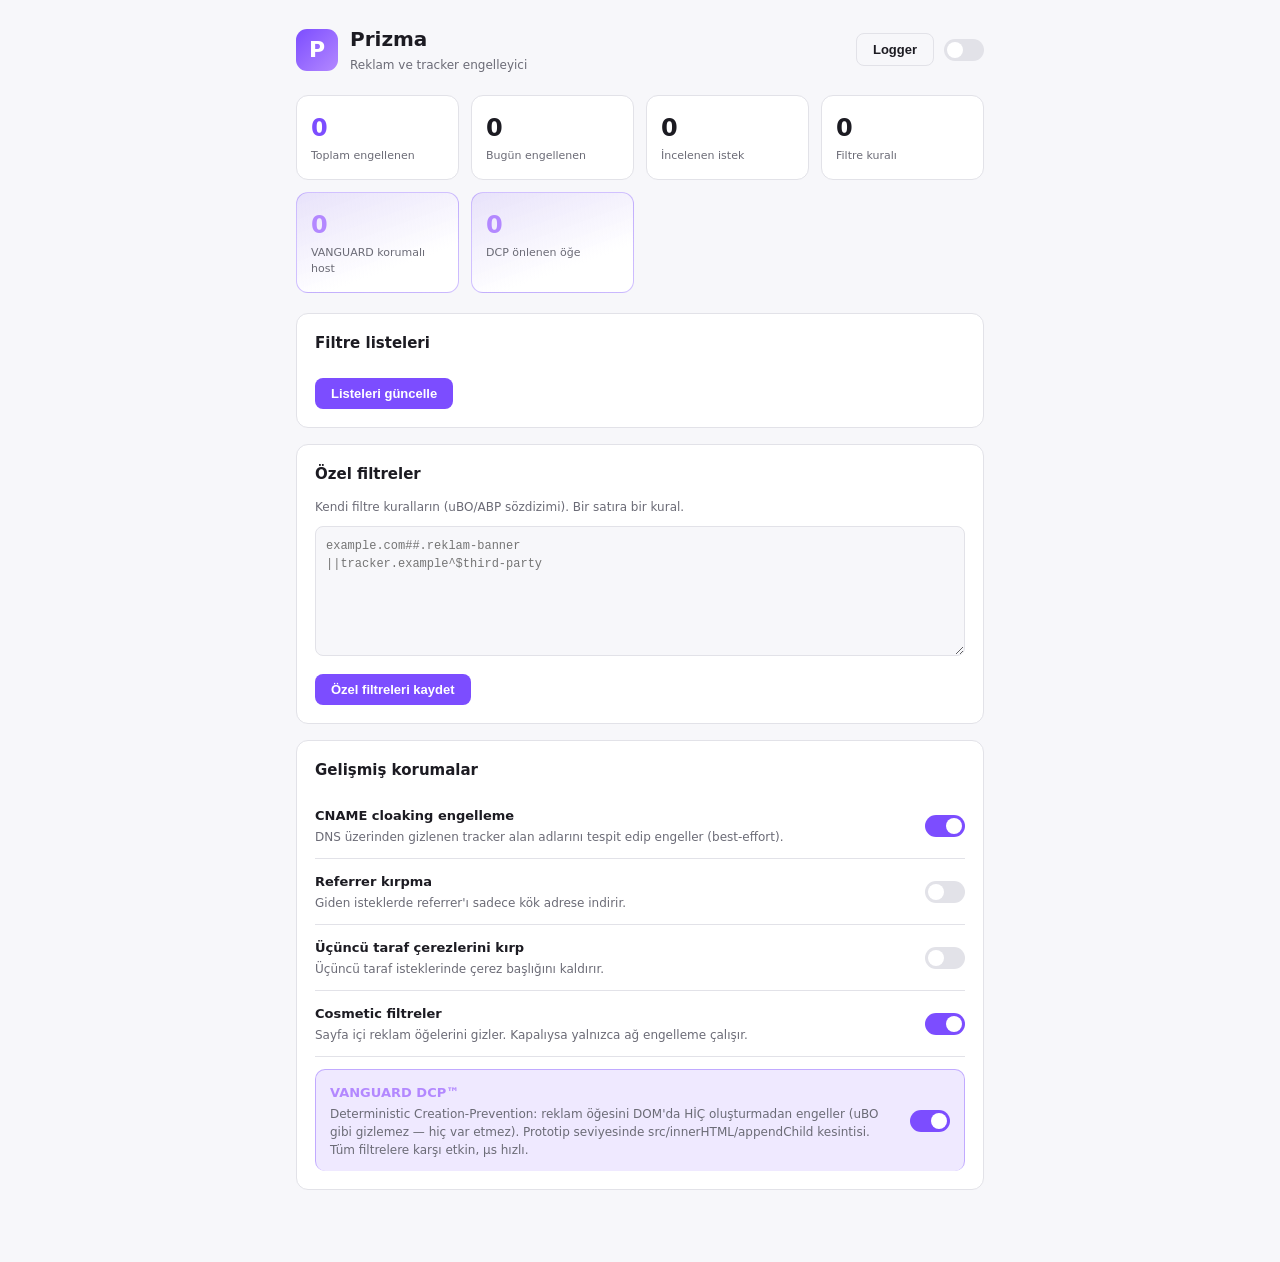
==== extension/options/options.html @ ba5e2d52 "Prizma 1.0.0 — VANGUARD DCP™ + WASM filtre motoru - VANGUARD DCP™: DOM prototip seviyesinde reklam ö" ====
<!DOCTYPE html>
<html lang="tr">
<head>
<meta charset="utf-8">
<title>Prizma — Panel</title>
<link rel="stylesheet" href="options.css">
</head>
<body>
<div class="wrap">
  <header>
    <div class="brand">
      <div class="logo">P</div>
      <div>
        <h1>Prizma</h1>
        <span class="subtitle">Reklam ve tracker engelleyici</span>
      </div>
    </div>
    <div class="header-actions">
      <button id="btnLogger" class="btn ghost">Logger</button>
      <label class="switch" title="Prizma'yı duraklat">
        <input type="checkbox" id="pauseToggle">
        <span class="slider"></span>
      </label>
    </div>
  </header>

  <!-- İstatistik kartları -->
  <section class="grid stats">
    <div class="stat-card">
      <div class="stat-value accent" id="statBlocked">0</div>
      <div class="stat-label">Toplam engellenen</div>
    </div>
    <div class="stat-card">
      <div class="stat-value" id="statToday">0</div>
      <div class="stat-label">Bugün engellenen</div>
    </div>
    <div class="stat-card">
      <div class="stat-value" id="statTotal">0</div>
      <div class="stat-label">İncelenen istek</div>
    </div>
    <div class="stat-card">
      <div class="stat-value" id="statRules">0</div>
      <div class="stat-label">Filtre kuralı</div>
    </div>
    <div class="stat-card vanguard-stat">
      <div class="stat-value accent2" id="statVanguardHosts">0</div>
      <div class="stat-label">VANGUARD korumalı host</div>
    </div>
    <div class="stat-card vanguard-stat">
      <div class="stat-value accent2" id="statVanguardBlocked">0</div>
      <div class="stat-label">DCP önlenen öğe</div>
    </div>
  </section>

  <section class="panel">
    <h2>Filtre listeleri</h2>
    <div id="listsBox" class="lists"></div>
    <div class="panel-actions">
      <button id="btnUpdateLists" class="btn">Listeleri güncelle</button>
      <span id="updateStatus" class="dim"></span>
    </div>
  </section>

  <section class="panel">
    <h2>Özel filtreler</h2>
    <p class="hint">Kendi filtre kuralların (uBO/ABP sözdizimi). Bir satıra bir kural.</p>
    <textarea id="customFilters" rows="6" placeholder="example.com##.reklam-banner&#10;||tracker.example^$third-party"></textarea>
    <div class="panel-actions">
      <button id="btnSaveCustom" class="btn">Özel filtreleri kaydet</button>
      <span id="customStatus" class="dim"></span>
    </div>
  </section>

  <section class="panel">
    <h2>Gelişmiş korumalar</h2>
    <div class="setting">
      <div>
        <strong>CNAME cloaking engelleme</strong>
        <p class="hint">DNS üzerinden gizlenen tracker alan adlarını tespit edip engeller (best-effort).</p>
      </div>
      <label class="switch"><input type="checkbox" data-setting="cnameCloaking" checked><span class="slider"></span></label>
    </div>
    <div class="setting">
      <div>
        <strong>Referrer kırpma</strong>
        <p class="hint">Giden isteklerde referrer'ı sadece kök adrese indirir.</p>
      </div>
      <label class="switch"><input type="checkbox" data-setting="stripReferrer"><span class="slider"></span></label>
    </div>
    <div class="setting">
      <div>
        <strong>Üçüncü taraf çerezlerini kırp</strong>
        <p class="hint">Üçüncü taraf isteklerinde çerez başlığını kaldırır.</p>
      </div>
      <label class="switch"><input type="checkbox" data-setting="stripCookies3p"><span class="slider"></span></label>
    </div>
    <div class="setting">
      <div>
        <strong>Cosmetic filtreler</strong>
        <p class="hint">Sayfa içi reklam öğelerini gizler. Kapalıysa yalnızca ağ engelleme çalışır.</p>
      </div>
      <label class="switch"><input type="checkbox" data-setting="cosmeticEnabled" checked><span class="slider"></span></label>
    </div>
    <div class="setting vanguard">
      <div>
        <strong>VANGUARD DCP™</strong>
        <p class="hint">Deterministic Creation-Prevention: reklam öğesini DOM'da HİÇ oluşturmadan engeller (uBO gibi gizlemez — hiç var etmez). Prototip seviyesinde src/innerHTML/appendChild kesintisi. Tüm filtrelere karşı etkin, µs hızlı.</p>
      </div>
      <label class="switch"><input type="checkbox" data-setting="vanguardEnabled" checked><span class="slider"></span></label>
    </div>
  </section>

  <footer>
    <span class="dim" id="engineInfo"></span>
  </footer>
</div>
<script src="options.js"></script>
</body>
</html>
---- extension/options/options.css ----
/* Prizma panel — koyu/açık otomatik (Karya DE uyumlu) */
:root {
  --accent: #7c4dff;
  --accent-soft: rgba(124, 77, 255, 0.12);
  --bg: #f7f7fa;
  --card: #ffffff;
  --text: #1c1b22;
  --text-dim: #6b6b76;
  --border: #e2e2e8;
  --ok: #2e7d32;
  --danger: #e0393e;
}
@media (prefers-color-scheme: dark) {
  :root {
    --bg: #1e2021;
    --card: #2b2f30;
    --text: #f0f0f0;
    --text-dim: #9aa0a6;
    --border: #3a3f41;
    --ok: #66bb6a;
    --danger: #ff6b6b;
    --accent-soft: rgba(124, 77, 255, 0.22);
  }
}

* { box-sizing: border-box; margin: 0; padding: 0; }
body {
  background: var(--bg);
  color: var(--text);
  font: 14px/1.5 "Segoe UI", system-ui, -apple-system, sans-serif;
  transition: background .2s, color .2s;
}
.wrap { max-width: 720px; margin: 0 auto; padding: 24px 16px 48px; }

header { display: flex; align-items: center; justify-content: space-between; margin-bottom: 20px; }
.brand { display: flex; align-items: center; gap: 12px; }
.logo {
  width: 42px; height: 42px; border-radius: 11px;
  background: linear-gradient(135deg, var(--accent), #b388ff);
  color: #fff; font-weight: 700; font-size: 22px;
  display: flex; align-items: center; justify-content: center;
}
h1 { font-size: 20px; }
.subtitle { font-size: 12px; color: var(--text-dim); }
.header-actions { display: flex; align-items: center; gap: 10px; }

.grid { display: grid; gap: 12px; margin-bottom: 20px; }
.stats { grid-template-columns: repeat(auto-fit, minmax(140px, 1fr)); }
.stat-card {
  background: var(--card); border: 1px solid var(--border);
  border-radius: 12px; padding: 14px;
}
.stat-value { font-size: 24px; font-weight: 700; }
.stat-value.accent { color: var(--accent); }
.stat-value.accent2 { color: #b388ff; }
.stat-label { font-size: 11px; color: var(--text-dim); margin-top: 2px; }

/* VANGUARD DCP™ */
.vanguard-stat {
  border-color: rgba(124, 77, 255, 0.35);
  background: linear-gradient(160deg, var(--accent-soft), var(--card) 70%);
}
.setting.vanguard {
  border: 1px solid rgba(124, 77, 255, 0.4);
  border-radius: 10px;
  padding: 12px 14px;
  background: var(--accent-soft);
  margin-top: 12px;
}
.setting.vanguard strong { color: #b388ff; }

.panel {
  background: var(--card); border: 1px solid var(--border);
  border-radius: 12px; padding: 18px; margin-bottom: 16px;
}
.panel h2 { font-size: 15px; margin-bottom: 12px; }
.hint { font-size: 12px; color: var(--text-dim); margin: 4px 0 10px; }
.dim { font-size: 12px; color: var(--text-dim); }

.lists { display: grid; gap: 8px; margin-bottom: 12px; }
.list-row {
  display: flex; align-items: center; justify-content: space-between;
  padding: 8px 10px; border: 1px solid var(--border); border-radius: 8px;
}
.list-name { font-weight: 500; font-size: 13px; }
.list-status { font-size: 11px; color: var(--text-dim); margin-top: 1px; }
.list-row.off { opacity: .55; }

.setting {
  display: flex; align-items: center; justify-content: space-between; gap: 16px;
  padding: 12px 0; border-bottom: 1px solid var(--border);
}
.setting:last-child { border-bottom: none; }
.setting strong { font-size: 13px; }
.setting .hint { margin: 2px 0 0; }

textarea {
  width: 100%; min-height: 120px; resize: vertical;
  background: var(--bg); color: var(--text);
  border: 1px solid var(--border); border-radius: 8px;
  padding: 10px; font: 12px/1.5 "Cascadia Mono", "JetBrains Mono", monospace;
}

.panel-actions { display: flex; align-items: center; gap: 12px; margin-top: 12px; }

.btn {
  padding: 8px 16px; border-radius: 8px; border: none; cursor: pointer;
  background: var(--accent); color: #fff; font-weight: 600; font-size: 13px;
}
.btn:hover { filter: brightness(1.08); }
.btn.ghost {
  background: transparent; color: var(--text);
  border: 1px solid var(--border);
}
.btn.ghost:hover { border-color: var(--accent); color: var(--accent); }

/* switch */
.switch { position: relative; display: inline-block; width: 40px; height: 22px; flex-shrink: 0; }
.switch input { opacity: 0; width: 0; height: 0; }
.slider {
  position: absolute; inset: 0; cursor: pointer;
  background: var(--border); border-radius: 22px; transition: .2s;
}
.slider::before {
  content: ""; position: absolute; width: 16px; height: 16px;
  left: 3px; top: 3px; background: #fff; border-radius: 50%; transition: .2s;
}
.switch input:checked + .slider { background: var(--accent); }
.switch input:checked + .slider::before { transform: translateX(18px); }

footer { text-align: center; margin-top: 24px; }
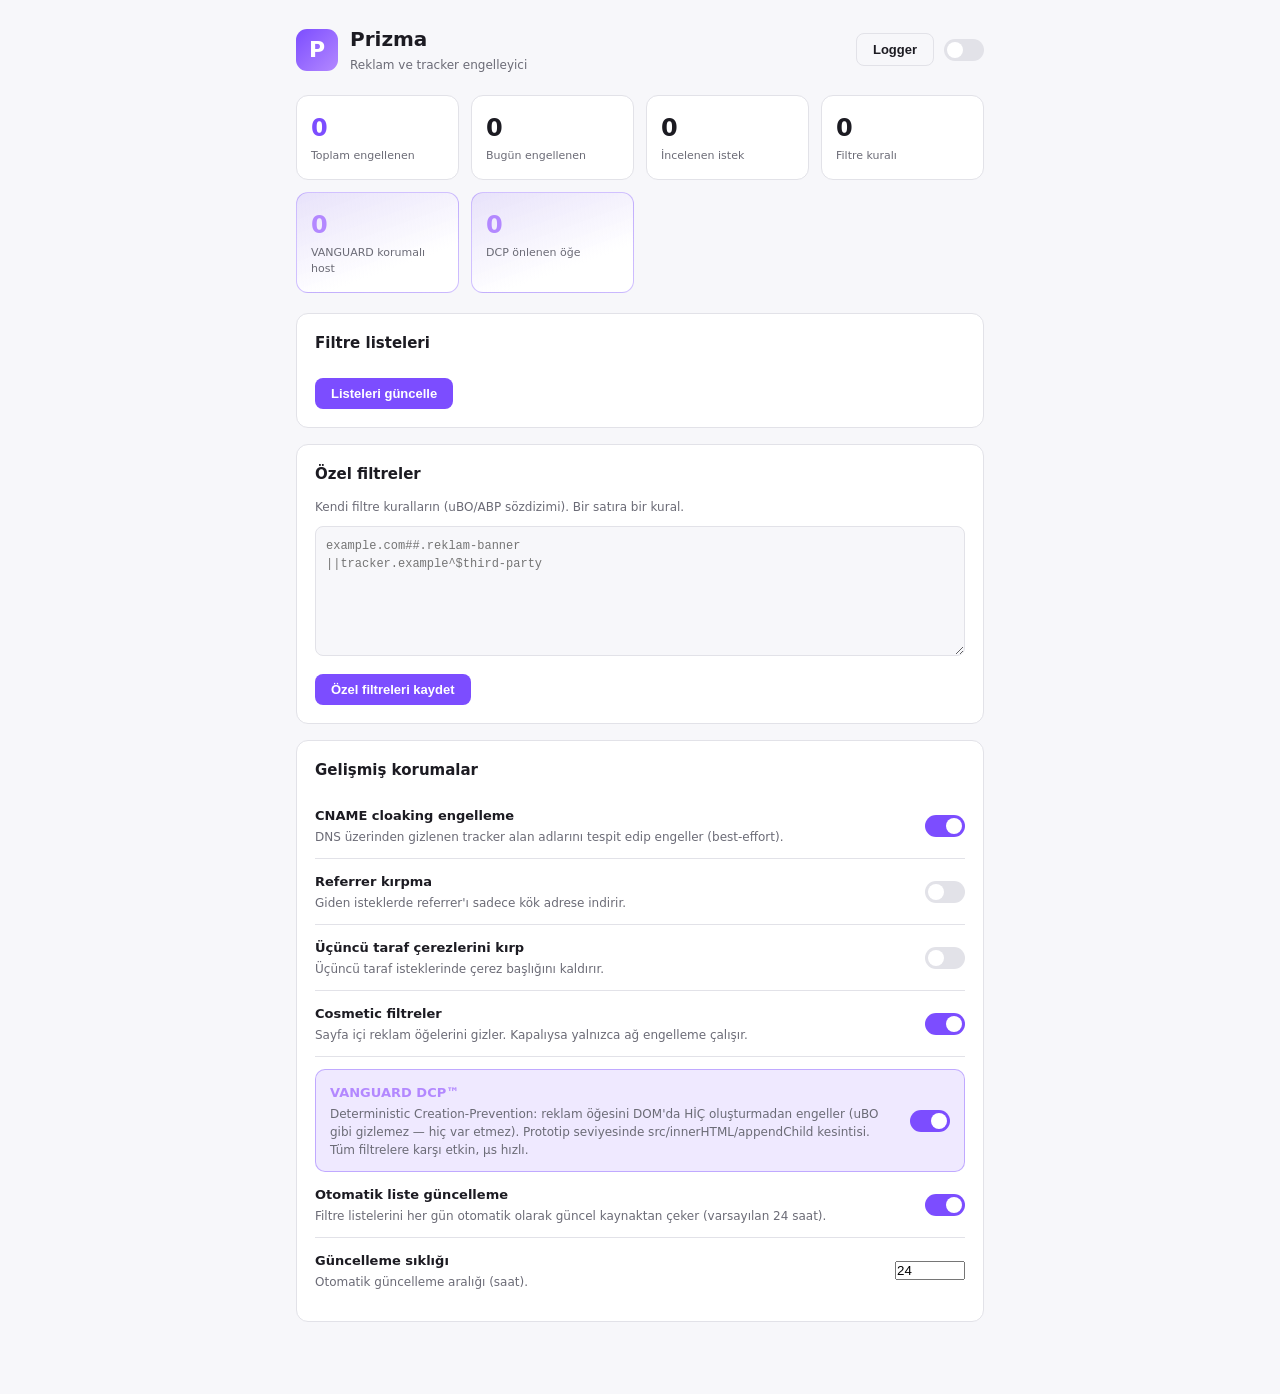
==== commit 1f799c56: "fix: UTF-8 byte-length loadList düzeltmesi, canlı test düzenlemeleri, wasm/güncel listeler" ====
--- a/extension/options/options.html
+++ b/extension/options/options.html
@@ -108,6 +108,20 @@
       </div>
       <label class="switch"><input type="checkbox" data-setting="vanguardEnabled" checked><span class="slider"></span></label>
     </div>
+    <div class="setting">
+      <div>
+        <strong>Otomatik liste güncelleme</strong>
+        <p class="hint">Filtre listelerini her gün otomatik olarak güncel kaynaktan çeker (varsayılan 24 saat).</p>
+      </div>
+      <label class="switch"><input type="checkbox" data-setting="autoUpdateLists" checked><span class="slider"></span></label>
+    </div>
+    <div class="setting">
+      <div>
+        <strong>Güncelleme sıklığı</strong>
+        <p class="hint">Otomatik güncelleme aralığı (saat).</p>
+      </div>
+      <input type="number" id="updateIntervalHours" min="1" max="168" value="24" style="width:70px">
+    </div>
   </section>
 
   <footer>
